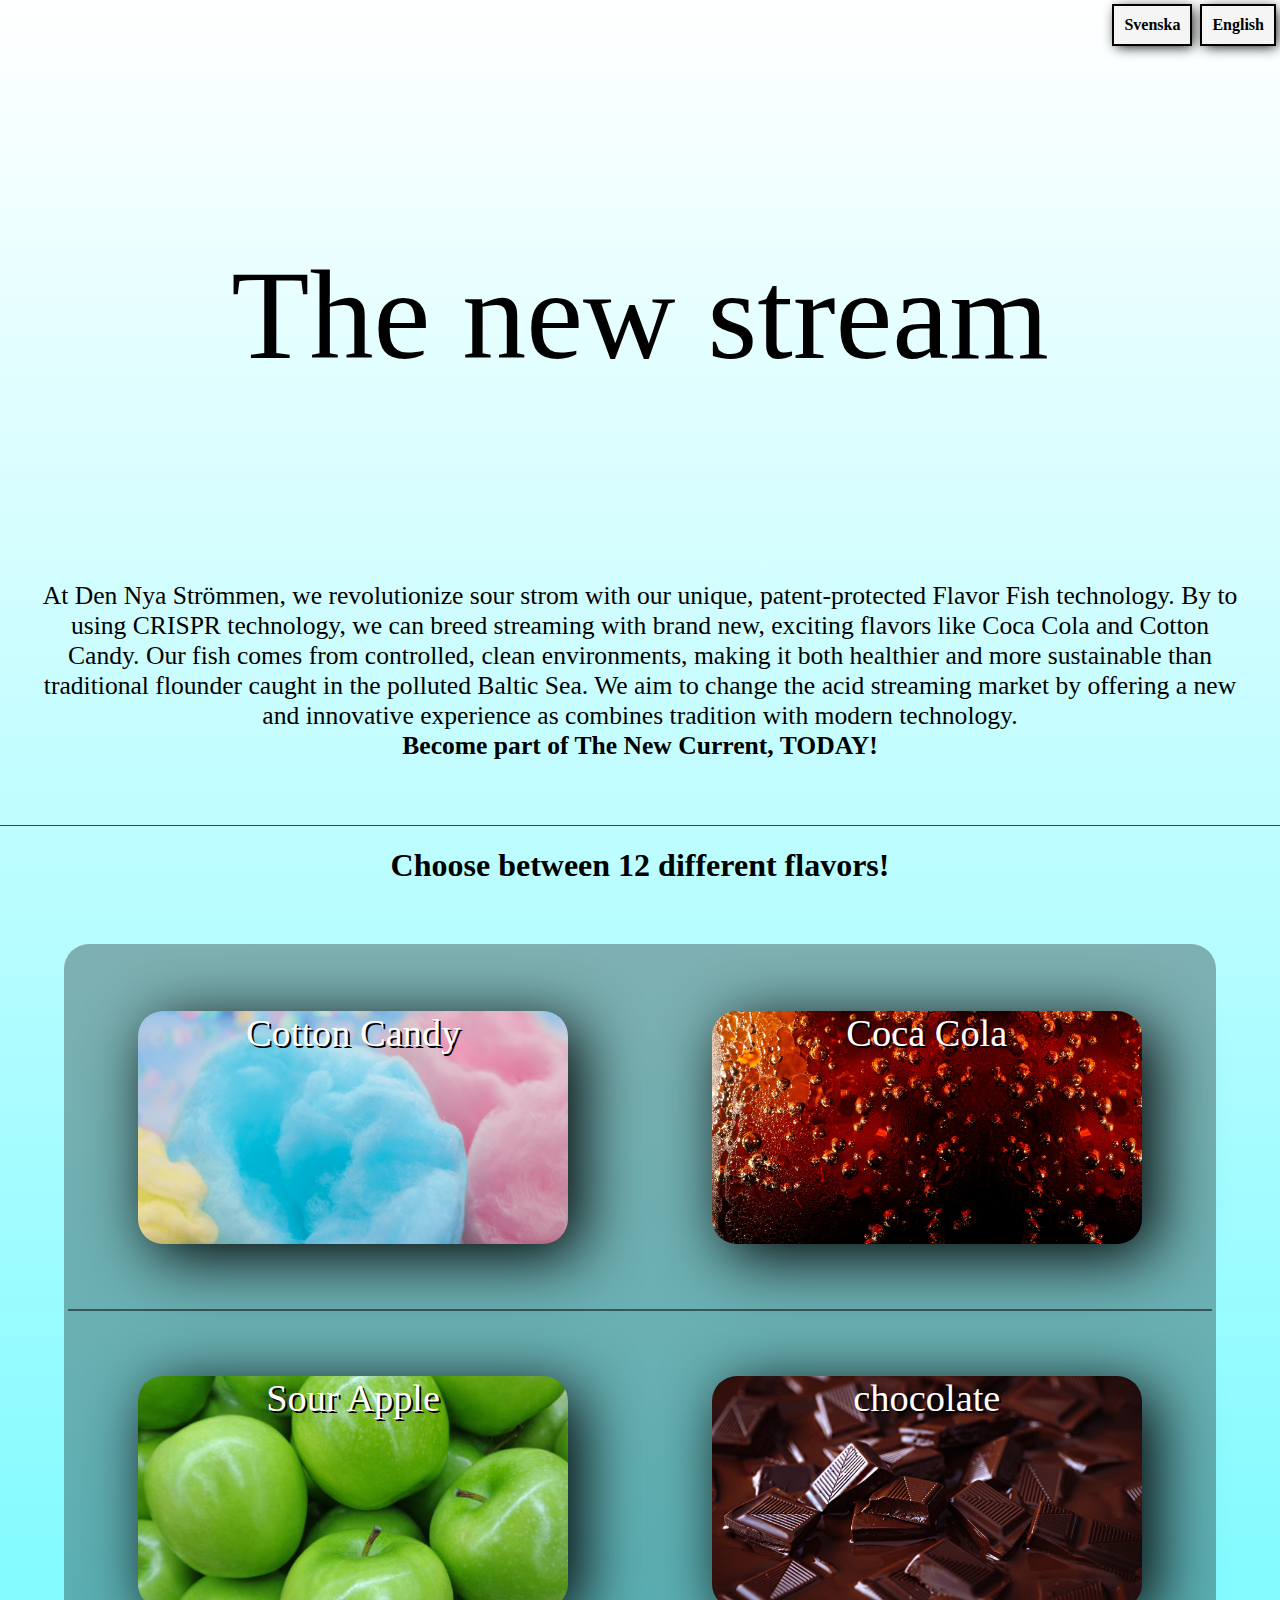
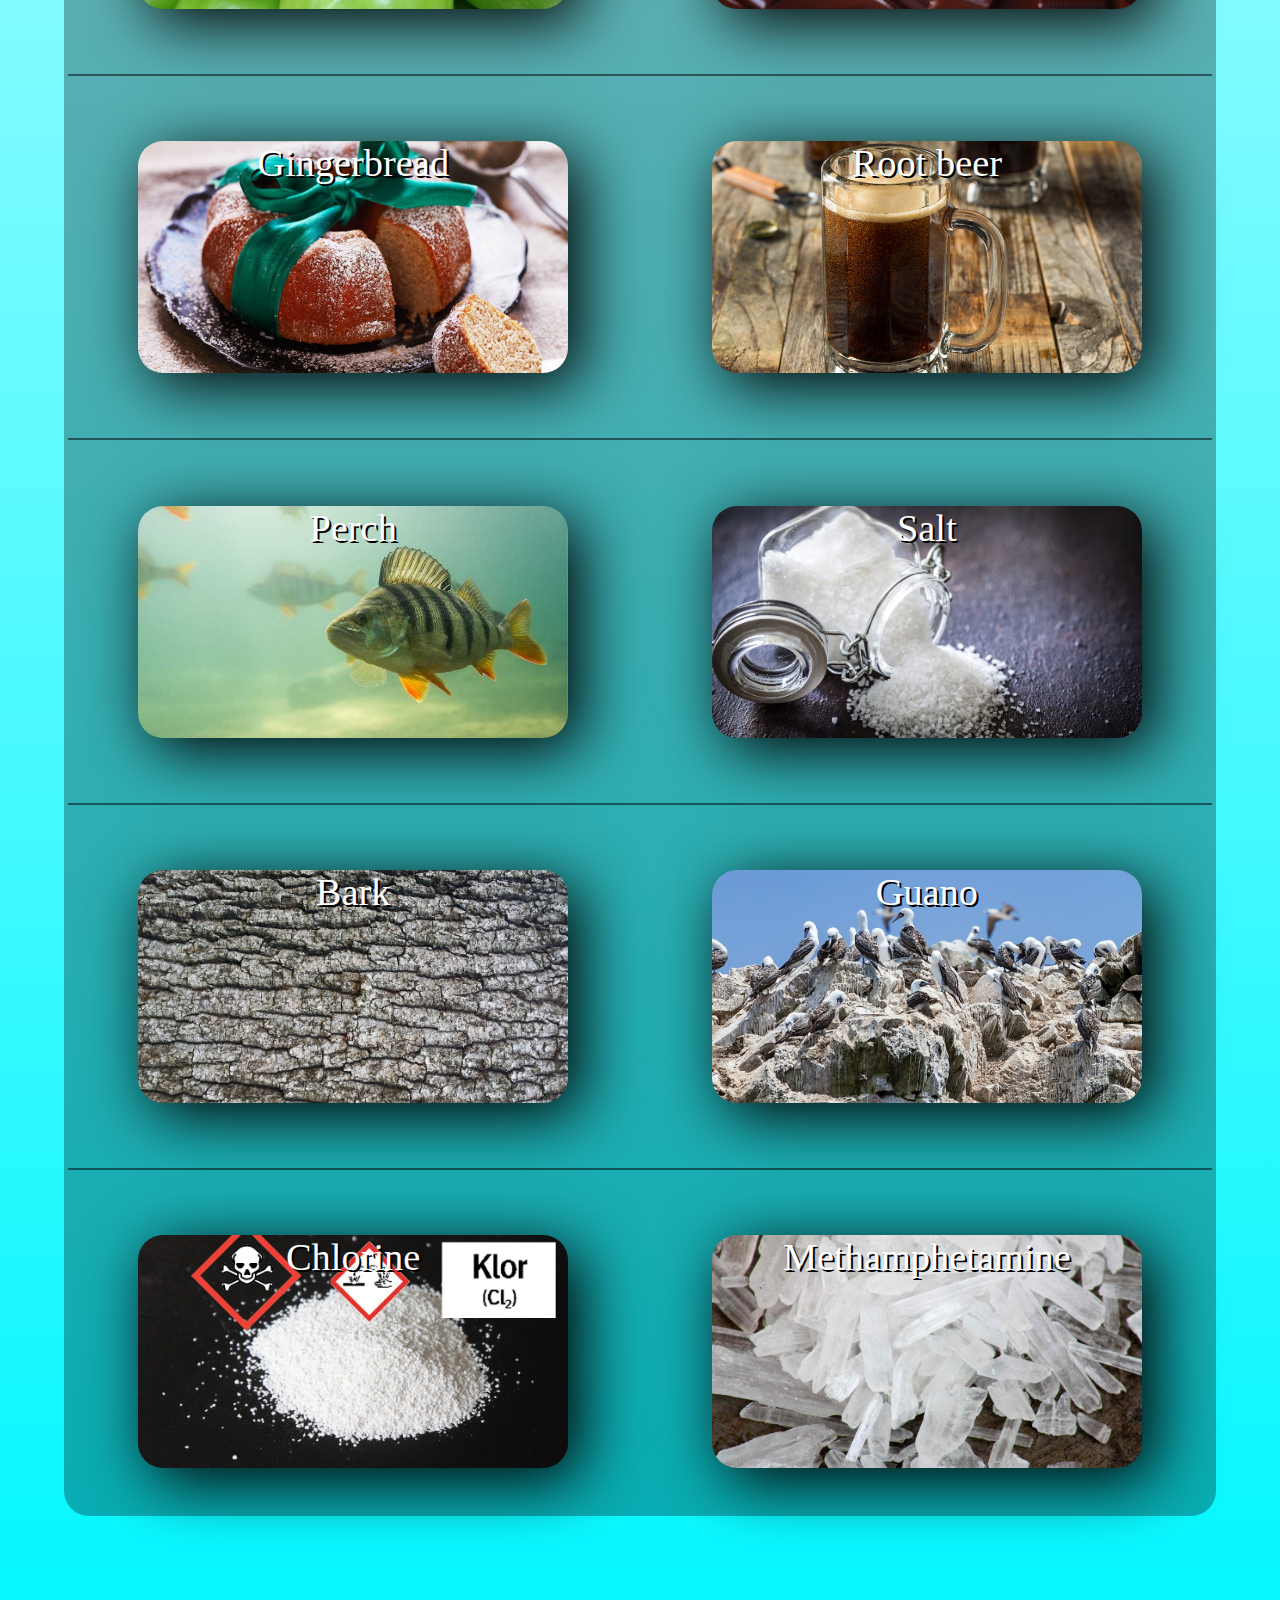
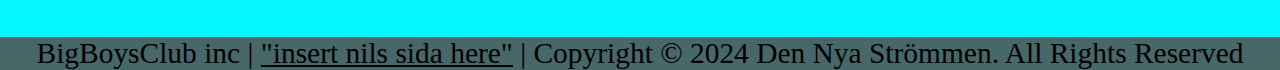
==== english.html @ b02f88a4 "brom" ====
<!DOCTYPE html>
<html lang="sv">


<head>

    <title>The New Current | Surströmming In A New Way!</title>
    <meta charset="UTF-8">
    <meta name="viewport" content="width=device-width, initial-scale=1.0">
    <meta name="description"
        content="Upptäck Den Nya Strömmen, en innovativ approach till surströmming med unika smaker som Coca Cola och Cotton Candy, skapade genom avancerad CRISPR-teknologi. Hållbar, hälsosam och framtidens surströmming.">
    <link rel="stylesheet" href="css.css">
    <meta property="og:title" content="Den  Nya Strömmen">
    <meta property="og:description"
        content="Vi säljer 12 olika smaker av surströmming! Cotton-Candy, Coca-Cola, Surt-äpple, Chocklad, Pepparkaka, Root-beer, Abborre, Salt, Bark, Guano och Metamfetamin">
    <meta property="og:image" content="https://jonahandersson.tech/wp-content/uploads/azuredns-2.png">
    <meta property="og:url" content="https://wezams.github.io/NyaStrommen/">
    <meta property="og:type" content="Skolprojekt">
    <link rel="icon" href="imges/den-nya-strömmen-logga.png" type="image/x-icon">
    <script>

        window.onload = function () {
            const candy = document.getElementById("cottonCandy");
            candy.addEventListener("click", () => {
                openPopup("Cotton Candy flavor", "A sweet and playful flavor where the softness of cotton candy meets our classic sour stroming.", "imges/Cotton-Candy.jpg", "imges/Sill~Herring.png");
            });

            const cola = document.getElementById("cocaCola");
            cola.addEventListener("click", () => {
                openPopup("Coca Cola flavor", "The caramel tones of the iconic drink raise the acid flow to a whole new level.", "imges/Coca-Cola.jpg", "imges/Sill~Herring.png");
            });

            const klor = document.getElementById("Klor");
            klor.addEventListener("click", () => {
                openPopup("Chlorine flavor", "A distinct and sharp flavor profile that gives a fresh feeling and an unusual depth to our classic sour strömming.", "imges/Klor~Chlorine.jpg", "imges/Sill~Herring.png");
            });

            const Surtapple = document.getElementById("Surt-äpple");
            Surtapple.addEventListener("click", () => {
                openPopup("Sour apple taste", "A fresh and sour twist that balances perfectly with the character of the fermented stream.", "imges/Sura-Äpplen~Sour_Apples", "imges/Sill~Herring.png");
            });

            const Chocklad = document.getElementById("Chocklad");
            Chocklad.addEventListener("click", () => {
                openPopup("Chocolate flavor", "Rich cocoa meets the salty intensity in a surprising combination of flavors.", "imges/Choklad~Chocolate.jpg", "imges/Sill~Herring.png");
            });

            const Pepparkaka = document.getElementById("Pepparkaka");
            Pepparkaka.addEventListener("click", () => {
                openPopup("Gingerbread flavor", "Spicy heat from gingerbread gives our sour stromming an unexpectedly festive touch.", "imges/Pepparkaka~Gingerbread.jpg", "imges/Sill~Herring.png");
            });

            const Rootbeer = document.getElementById("Root-beer");
            Rootbeer.addEventListener("click", () => {
                openPopup("Root beer flavor", "The spicy and herbal notes of root beer create a taste that really stands out.", "imges/Root_Beer.jpg", "imges/Sill~Herring.png");
            });

            const Abborre = document.getElementById("Abborre");
            Abborre.addEventListener("click", () => {
                openPopup("Perch flavor", "A tribute to our Swedish waters, where the taste of perch meets the strength of fermentation.", "imges/underwater.webp", "imges/Perch.png");
            });

            const Salt = document.getElementById("Salt");
            Salt.addEventListener("click", () => {
                openPopup("Salt flavor", "A clean and classic variant where saltiness is the focus for a clear flavor profile.", "imges/Salt.jpg", "imges/Sill~Herring.png");
            });

            const Bark = document.getElementById("Bark");
            Bark.addEventListener("click", () => {
                openPopup("Bark flavor", "An earthy and robust taste, inspired by the simplicity and power of nature.", "imges/Träd-Bark~Tree-Bark.jpg", "imges/Sill~Herring.png");
            });

            const Guano = document.getElementById("Guano");
            Guano.addEventListener("click", () => {
                openPopup("Guano flavor", "A daring and unusual flavor for the most adventurous - fermentation with an earthy twist.", "imges/Guano.jpg", "imges/Sill~Herring.png");
            });

            const Meth = document.getElementById("Metamfetamin");
            Meth.addEventListener("click", () => {
                openDialog();
            });

            const popupClose = document.getElementById("popup-close-button");
            popupClose.addEventListener("click", () => {
                closePopup();
            })
        };



        // Lock scrolling on the main page
        function lockBodyScroll() {
            document.body.style.overflow = 'hidden';
        }

        // Unlock scrolling on the main page
        function unlockBodyScroll() {
            document.body.style.overflow = '';
        }

        function openPopup(title, description, image, fish) {
            lockBodyScroll();
            const popupParent = document.getElementById("modal");
            popupParent.style.display = "flex";

            const popup = document.getElementById("modal-content");

            const titleElement = document.getElementById("popup-title");
            const descriptionElement = document.getElementById("popup-description");
            const imgElement = document.getElementById("image-holder")
            const fishElement = document.getElementById("Herring-image")

            titleElement.innerText = title;
            descriptionElement.innerText = description;
            imgElement.style.backgroundImage = `url('${image}')`;
            fishElement.style.backgroundImage = `url('${fish}')`;
        }

        function closePopup() {
            unlockBodyScroll();
            const popupParent = document.getElementById("modal");
            popupParent.style.display = "none";
        }

        function openDialog() {
            const dialog = document.getElementById("myDialog"); // Reference dialog element
            const timerElement = document.getElementById("timer"); // Reference timer element
            document.body.style.overflow = 'hidden';

            dialog.showModal(); // Open dialog
            startCountdown(5 * 60, timerElement); // Start countdown
        }

        function startCountdown(seconds, timerElement) {
            let remainingTime = seconds;

            const timerInterval = setInterval(() => {
                const minutes = Math.floor(remainingTime / 60);
                const seconds = remainingTime % 60;

                // Update timer display
                timerElement.textContent = `${minutes}:${seconds.toString().padStart(2, '0')}`;

                remainingTime--;

                if (remainingTime < 0) {
                    clearInterval(timerInterval); // Stop the timer when time's up
                    timerElement.textContent = "Time's up!";
                }
            }, 1000); // Update every second
        }


    </script>
</head>

<body>

    <div id="test">Buyed!</div>

    <div class="container">
        <a id="svenska" class="språk" href="index.html">Svenska</a>
        <a id="engelska" class="språk" href="english.html">English</a>
    </div>

    <main>
        <header id="NyaStrömmen">The new stream</header>
        <p class="summary" id="textRuta">
            At Den Nya Strömmen, we revolutionize sour strom with our unique, patent-protected Flavor Fish technology. By
            to
            using CRISPR technology, we can breed streaming with brand new, exciting flavors like Coca Cola and Cotton
            Candy.

            Our fish comes from controlled, clean environments, making it both healthier and more sustainable than
            traditional flounder caught in the polluted Baltic Sea.

            We aim to change the acid streaming market by offering a new and innovative experience
            as
            combines tradition with modern technology. <br> <span> Become part of The New Current, TODAY!</span>
        </p>
    </main>

    <div id="Text-devider"></div>

    <h1 id="smaker">Choose between 12 different flavors!</h1>


    <div class="wrapper">

        <div id="Background-contrast">

            <div class="Flavour-divider-holder"></div>
            <div class="holder"></div>
            <div class="Flavour-divider-holder zero-width"></div>
            <div class="holder"></div>
            <div class="Flavour-divider-holder"></div>
            <div class="holder"></div>
            <div class="Flavour-divider-holder zero-width"></div>
            <div class="holder"></div>
            <div class="Flavour-divider-holder"></div>
            <div class="holder"></div>
            <div class="Flavour-divider-holder zero-width"></div>
            <div class="holder"></div>
            <div class="Flavour-divider-holder"></div>
            <div class="holder"></div>
            <div class="Flavour-divider-holder zero-width"></div>
            <div class="holder"></div>
            <div class="Flavour-divider-holder"></div>
            <div class="holder"></div>
            <div class="Flavour-divider-holder zero-width"></div>
            <div class="holder"></div>
            <div class="Flavour-divider-holder"></div>
            <div class="holder"></div>
            <div class="Flavour-divider-holder zero-width"></div>
            <div class="holder"></div>
            <div class="Flavour-divider-holder"></div>

        </div>
        <div class="Flavour-divider-holder">
            <div class="Flavour-divider hidden"></div>
        </div>
        <div class="holder right">
            <div class="Flavour" id="cottonCandy"><img src="imges/Cotton-Candy.jpg" width="0" height="0"
                    title="This is Surströmming with the flavour of Cotton Candy" alt="Cotton Candy smak"
                    referrerpolicy="no-referrer">Cotton Candy</div>
        </div>
        <div class="Flavour-divider-holder zero-width">
            <div class="Flavour-divider"></div>
        </div>
        <div class="holder left">
            <div class="Flavour" id="cocaCola"><img src="imges/Coca-Cola.jpg" width="0" height="0"
                    title="This is Surströmming with the flavour of Coca Cola" alt="Coca Cola smak"
                    referrerpolicy="no-referrer">Coca Cola</div>
        </div>
        <div class="Flavour-divider-holder">
            <div class="Flavour-divider"></div>
        </div>
        <div class="holder right">
            <div class="Flavour" id="Surt-äpple"><img src="imges/Sura-Äpplen~Sour_Apples" width="0" height="0"
                    title="This is Surströmming with the flavour of Sour Apple" alt="Surt Äpple smak"
                    referrerpolicy="no-referrer">Sour Apple</div>
        </div>
        <div class="Flavour-divider-holder zero-width">
            <div class="Flavour-divider"></div>
        </div>
        <div class="holder left">
            <div class="Flavour" id="Chocklad"><img src="imges/Choklad~Chocolate.jpg" width="0" height="0"
                    title="This is Surströmming with the flavour of Chocolate" alt="Chocklad smak"
                    referrerpolicy="no-referrer">chocolate</div>
        </div>
        <div class="Flavour-divider-holder">
            <div class="Flavour-divider"></div>
        </div>
        <div class="holder right">
            <div class="Flavour" id="Pepparkaka"><img src="imges/Pepparkaka~Gingerbread.jpg" width="0" height="0"
                    title="This is Surströmming with the flavour of Gingerbread" alt="Pepparkaka smak"
                    referrerpolicy="no-referrer">Gingerbread</div>
        </div>
        <div class="Flavour-divider-holder zero-width">
            <div class="Flavour-divider"></div>
        </div>
        <div class="holder left">
            <div class="Flavour" id="Root-beer"><img src="imges/Root_Beer.jpg" width="0" height="0"
                    title="This is Surströmming with the flavour of Root Beer" alt="Root Beer smak"
                    referrerpolicy="no-referrer">Root beer</div>
        </div>
        <div class="Flavour-divider-holder">
            <div class="Flavour-divider"></div>
        </div>
        <div class="holder right">
            <div class="Flavour" id="Abborre"><img src="imges/Abborre~Perch.jpg" width="0" height="0"
                    title="This is Surströmming with the flavour of Perch" alt="Abborre smak"
                    referrerpolicy="no-referrer">Perch</div>
        </div>
        <div class="Flavour-divider-holder zero-width">
            <div class="Flavour-divider"></div>
        </div>
        <div class="holder left">
            <div class="Flavour" id="Salt"><img src="imges/Salt.jpg" width="0" height="0"
                    title="This is Surströmming with the flavour of Salt" alt="Salt smak"
                    referrerpolicy="no-referrer">Salt</div>
        </div>
        <div class="Flavour-divider-holder">
            <div class="Flavour-divider"></div>
        </div>
        <div class="holder right">
            <div class="Flavour" id="Bark"><img src="imges/Träd-Bark~Tree-Bark.jpg" width="0" height="0"
                    title="This is Surströmming with the flavour of Bark" alt="Bark smak"
                    referrerpolicy="no-referrer">Bark</div>
        </div>
        <div class="Flavour-divider-holder zero-width">
            <div class="Flavour-divider"></div>
        </div>
        <div class="holder left">
            <div class="Flavour" id="Guano"><img src="imges/Guano.jpg" width="0" height="0"
                    title="This is Surströmming with the flavour of Guano" alt="Guano smak"
                    referrerpolicy="no-referrer">Guano</div>
        </div>
        <div class="Flavour-divider-holder">
            <div class="Flavour-divider"></div>
        </div>
        <div class="holder right">
            <div class="Flavour" id="Klor"><img src="imges/Klor~Chlorine.jpg" width="0" height="0"
                    title="This is Surströmming with the flavour of Chlorine" alt="Klor smak"
                    referrerpolicy="no-referrer">Chlorine</div>
        </div>
        <div class="Flavour-divider-holder zero-width">
            <div class="Flavour-divider"></div>
        </div>
        <div class="holder left">
            <div class="Flavour" id="Metamfetamin"><img src="imges/Metamfetamin~Methamphetamine.jpg" width="0"
                    height="0" title="This is Surströmming with the flavour of Methamphetamine" alt="Metamfetamin smak"
                    referrerpolicy="no-referrer">Methamphetamine</div>
        </div>
        <div class="Flavour-divider-holder">
            <div class="Flavour-divider hidden"></div>
        </div>

    </div>




    <div id="modal">
        <div id="modal-content">
            <div id="modal-header">
                <h1 id="popup-title">Title</h1>
                <button id="popup-close-button">X</button>
            </div>

            <p id="popup-description">Description</p>

            <div id="image-holder">
                <div id="Herring-image"></div>
            </div>


            <!-- Buy Button -->
            <button id="buy-button">🛒 Buy Now</button>

            <div class="longboi"></div>

            <div id="nowrap">
                <input type="text" id="user-input" placeholder="Write a comment...">
                <button id="publish-button" type="button">Publish</button>

            </div>

            <div id="comment-count">Kommentarer (999)</div>

            <!-- Section for comments to be displayed -->
            <div id="comments-section">
                <div class="profile-picture" id="profile1"></div>
                <div class="name" id="name1">Brittish lad</div>
                <div class="comment" id="comment1">Jag har köpt 10 burkar!</div>
                <div class="profile-picture" id="profile2"></div>
                <div class="name" id="name2">Daniel Andersson</div>
                <div class="comment" id="comment2">Min favoritsmak!</div>
                <div class="profile-picture" id="profile3"></div>
                <div class="name" id="name3">Crazy woman</div>
                <div class="comment" id="comment3">Jag har 4 kroppar i min källare</div>
            </div>
        </div>
    </div>

    <dialog id="myDialog">
        <p>The cops have been notified of your location</p>
        <div id="timer">5:00</div>
    </dialog>

    <footer>BigBoysClub inc | <a href="https://www.w3schools.com">"insert nils sida here"</a> | Copyright © 2024 Den Nya
        Strömmen. All Rights Reserved</footer>


    <script>

        document.addEventListener('DOMContentLoaded', function () {
            let imgcount = 0;
            const userInput = document.getElementById('user-input');
            const publishButton = document.getElementById('publish-button');
            const commentCount = document.getElementById('comment-count');
            const popupParent = document.getElementById('modal');
            const popupCloseButton = document.getElementById('popup-close-button');
            let currentCount = 999; // Initialize with the starting count from the text

            function updateCommentCount() {
                currentCount += 1;
                commentCount.textContent = `Kommentarer (${currentCount})`;
            }

            function publishComment() {
                const inputText = userInput.value.trim();
                if (inputText !== "") {
                    const comment1 = document.getElementById('comment1');
                    const comment2 = document.getElementById('comment2');
                    const comment3 = document.getElementById('comment3');
                    const name1 = document.getElementById('name1');
                    const name2 = document.getElementById('name2');
                    const name3 = document.getElementById('name3');
                    const picture1 = document.getElementById('profile1');
                    const picture2 = document.getElementById('profile2');
                    const picture3 = document.getElementById('profile3');

                    imgcount += 1;

                    if (imgcount == 1) {

                        picture1.style.backgroundImage = "url('imges/no-user.jpg')";
                        picture2.style.backgroundImage = "url('imges/brittish-lad')";
                        picture3.style.backgroundImage = "url('imges/daniel-andersson.jpg')";

                    }

                    if (imgcount == 2) {

                        picture2.style.backgroundImage = "url('imges/no-user.jpg')";
                        picture3.style.backgroundImage = "url('imges/brittish-lad')";

                    }

                    if (imgcount == 3) {

                        picture3.style.backgroundImage = "url('imges/no-user.jpg')";

                    }

                    name3.textContent = name2.textContent;
                    name2.textContent = name1.textContent;
                    name1.textContent = "user361";
                    comment3.textContent = comment2.textContent;
                    comment2.textContent = comment1.textContent;
                    comment1.textContent = inputText;

                    userInput.value = '';

                    updateCommentCount();
                }
            }

            publishButton.addEventListener('click', publishComment);

            userInput.addEventListener('keypress', function (event) {
                if (event.key === 'Enter') {
                    publishComment();
                    event.preventDefault();
                }
            });
        });

        const box = document.querySelector('#test');
        const button = document.querySelector('#buy-button');

        button.addEventListener('click', async () => {
            box.style.visibility = "visible";
            // Remove the animation class if it exists to restart the animation
            box.classList.remove('animate');
            void box.offsetWidth; // Trigger reflow to restart the animation
            box.classList.add('animate');

            setTimeout(function () {
                box.style.visibility = "hidden";
            }, 4000);
        });
    </script>
</body>

</html>
---- css.css ----
* {
    box-sizing: border-box; 
}

body {

    margin: 0px;
    background: linear-gradient(to bottom, #ffffff, #00f7ff);

}

.container {

    display: flex;
    justify-content: flex-end; 

}

.språk {
    margin: 6px;
    background-color: whitesmoke;
    box-shadow: 0.2vw 0.2vw 1vw black;
    padding: 10px;
    width: fit-content;
    align-self: center;
    font-weight: bold;
    transition: background-color 0.2s, box-shadow 0.2s;
    cursor: pointer;
    text-decoration: none; /* Removes underline */
    outline: 2px solid black; /* Adds a black outline */
}


.språk:hover {

    background-color: #f0f0f0; 
    transform: scale(1.05); 
    box-shadow: 0.3vw 0.3vw 1.2vw gray; 
    animation: rotate 2s infinite cubic-bezier(0,.5,.5,1);

}

.språk:active {

    background-color: #e0e0e0; 
    transform: scale(0.95); 
    box-shadow: 0.1vw 0.1vw 0.8vw black; 

}


header {

    font-size: 10vw;
    margin-top: 15%;
    margin-bottom: 15%;
    text-align: center;

}

.summary {

    padding-left: 3vw;
    padding-right: 3vw;
    font-size: 2vw;
    text-align: center;

}

span {

    font-weight: bold;

}

#Text-devider {

    background-color: darkslategray;
    height: 1px;
    margin-top: 5%;

}

h1 {

    text-align: center;

}

.wrapper {

    display: flex;
    justify-content: center;
    padding: 3%;
    width: 100%;
    flex-wrap: wrap;

}

#Background-contrast {

    display: flex;
    flex-wrap: wrap;
    position: absolute;
    width: 90%;
    background-color: #000000;
    opacity: 30%;
    border-radius: 25px;

}

.holder {

    display: flex;
    width: 42vw;
    height: 22.7vw;
    place-items: center;
    justify-content: center;
    margin-top: 3%;
    margin-bottom: 3%;

}

.right {

    margin-left: 3%;
    margin-right: 1.5%;

}

.left {

    margin-left: 1.5%;
    margin-right: 3%;

}

.Flavour {

    font-size: 3vw;
    text-align: center;
    background-color: blueviolet;
    width: 80%;
    height: 80%;
    box-shadow: 1vw 1vw 5vw black;
    transition: all;
    transition-duration: 1000ms;
    border-radius: 25px;
    background-size: cover;
    background-position: center;
    z-index: 100;
    cursor: pointer;
    color: white;
    text-shadow: 2px 2px #000000;

}

.Flavour:hover {

    width: 100%;
    height: 100%;
    font-size: 4vw;

}

.Flavour-divider-holder {

    display: flex;
    justify-content: center;
    width: 95%;
    height: 2px;
    opacity: 50%;

}

.Flavour-divider {

    height: 100%;
    width: 100%;
    background-color: #000000;

}

/* Images for the flavours */

#cottonCandy {
    background-image: url('imges/Cotton-Candy.jpg');
}

#cocaCola {
    background-image: url('imges/Coca-Cola.jpg');
}

#Klor {
    background-image: url('imges/Klor~Chlorine.jpg');
}

#Surt-äpple {

    background-image: url('imges/Sura-Äpplen~Sour_Apples');

}

#Chocklad {

    background-image: url('imges/Choklad~Chocolate.jpg');

}

#Pepparkaka {

    background-image: url('imges/Pepparkaka~Gingerbread.jpg');

}

#Root-beer {

    background-image: url('imges/Root_Beer.jpg');

}

#Abborre {

    background-image: url('imges/Abborre~Perch.jpg');

}

#Salt {

    background-image: url('imges/Salt.jpg');

}

#Bark {

    background-image: url('imges/Träd-Bark~Tree-Bark.jpg');

}

#Guano {

    background-image: url('imges/Guano.jpg');

}

#Metamfetamin {

    background-image: url('imges/Metamfetamin~Methamphetamine.jpg');
    cursor: not-allowed;
}



footer {

    background-color: rgba(83, 82, 82, 0.87);
    font-size: 100vw;
    width: 100%;
    text-align: center;
    font-size: 2.3vw;
    margin-top: 5%;

}

/* This is the popup */

#modal {

    display: none;
    position: fixed;
    place-items: end;
    justify-content: center;
    z-index: 1000;
    left: 0;
    top: 0;
    width: 100vw;
    height: 100vh;
    overflow: auto;
    background-color: rgba(0, 0, 0, 0.4);

}

#modal-content {

    background-color: #fefefe;
    padding: 20px;
    border: 1px solid #888;
    width: 80%;
    height: 85%;
    animation-name: animatetop;
    animation-duration: 0.4s;
    overflow-y: auto;

}

@keyframes animatetop {

    from {
        top: -300px;
        opacity: 0
    }

    to {
        top: 0;
        opacity: 1
    }

}

#popup-description{

    font-size: 20px;

}

#popup-close-button {

    height: 20px;
    width: 20px;
    display: flex;
    justify-content: center;

}

#modal-header {

    display: flex;
    justify-content: space-between;

}

#image-holder {

    width: 100%;
    height: 50%;
    display: flex;
    justify-content: center;
    background-image: url('imges/Cotton-Candy.jpg');
    background-size: cover;
    border-radius: 10px;

}

#Herring-image {

    background-image: url('imges/Sill~Herring.png');
    background-repeat: no-repeat;
    width: 80%;
    background-size: cover;
    background-position: center;
    background-size: 100% auto;

}

#buy-button {

    margin-top: 10px;
    padding: 8px 16px;
    background: linear-gradient(to bottom, #4CAF50, #388E3C);
    color: white;
    border: none;
    border-radius: 0px;
    font-size: 18px;
    transition: all 0.3s ease;
    box-shadow: 0 4px 6px rgba(0, 0, 0, 100);

}

#buy-button:hover {

    background: linear-gradient(to bottom, #54c258, #42a847);
    cursor: pointer;
    transform: scale(1.05);

}

#buy-button:active{

    background: linear-gradient(to bottom, #3d8f41, #2b6e2e);
    cursor: crosshair;
    transform: scale(0.95);

}

#nowrap{

    display: flex;
    flex-wrap: nowrap;

}

#user-input {

    width: 100%;
    margin-top: 10px;
    padding: 8px;
    font-size: 14px;
    height: 27px;
    margin-right: 10px;

}

#publish-button{

    height: 27px;

}

#comment-count {

    font-size: 200%;

}

#comments-section{

    display: flex;
    flex-wrap: wrap;

}

.name{

    font-size: 15px;
    margin-left: 10px;

}

.profile-picture{

    width: 40px;
    height: 40px;
    border-radius: 30px;
    background-color: #000000;
    margin-bottom: 10px;
    padding-top: 10px;

}

#profile1{

    background-image: url('imges/brittish-lad');

}

#profile2{

    background-image: url('imges/daniel-andersson.jpg');

}

#profile3{

    background-image: url('imges/crazy-woman');

}

.comment {

    display: flex;
    align-items: flex-start;
    margin-bottom: 10px;
    font-size: 20px;
    background-color: #00000025;
    width: 100%;
    padding-bottom: 20px;
    padding-left: 5px;
    padding-top: 5px;
    border-radius: 5px;

}

/* Cops are comming */

dialog {

    border: 1px solid #ccc;
    border-radius: 5px;
    padding: 20px;
    box-shadow: 0 4px 8px rgba(0, 0, 0, 0.2);
    width: 300px;
    text-align: center;

  }

dialog::backdrop {

    background: rgba(0, 0, 0, 0.5);

}

#timer {

    font-size: 20px;
    font-weight: bold;
    margin-top: 10px;

  }

#test{

    position: fixed;
    top: 50vh;
    left: 50vw;
    width: 200px;
    height: 80px;
    border-radius: 10px;
    background: green;
    transform: translate(-50%, -50%);
    z-index: 100000000000;
    text-align: center;
    font-weight: bolder;
    font-size: 60px;
    visibility: hidden;
    color: #ccc;
    box-shadow: 0 4px 6px rgba(0, 0, 0, 100);
}

.animate {
    animation: upGrowDown 4s ease-in-out;
}

@keyframes upGrowDown {
    0% {
        transform: translateY(100vh) scale(1); 
        animation-timing-function: ease-in; 
    }
    35% {
        transform: translateY(0) scale(1); 
        animation-timing-function: ease-out; 
    }
                50% {
        transform: translateY(0) scale(1.5); 
        animation-timing-function: ease-out; 
    }
    65% {
        transform: translateY(0) scale(1); 
    }
    100% {
        transform: translateY(100vh) scale(1); 
        animation-timing-function: ease-in; 
    }
}
    /* Makes links green */

a:link{

    color: #000000;

}

a:visited{

    color: #000000;

}

.zero-width{

    width: 0;

}

/* Turns anything invisable */

.hidden {

    opacity: 0%;

}

@media screen and (max-width: 768px) {

    .zero-width{

        width: 95%;

    }   

    .holder{

        width: 80vw;
        height: 43.2vw;

    }

    .Flavour{

        font-size: 5.7vw;

    }

    .Flavour:hover {

        width: 100%;
        height: 100%;
        font-size: 7.6vw;
    
    }

    #modal-content {

        width: 100%;

    }

    #textRuta{

        display: none;

    }

    footer{

        font-size: 20px;

    }

}
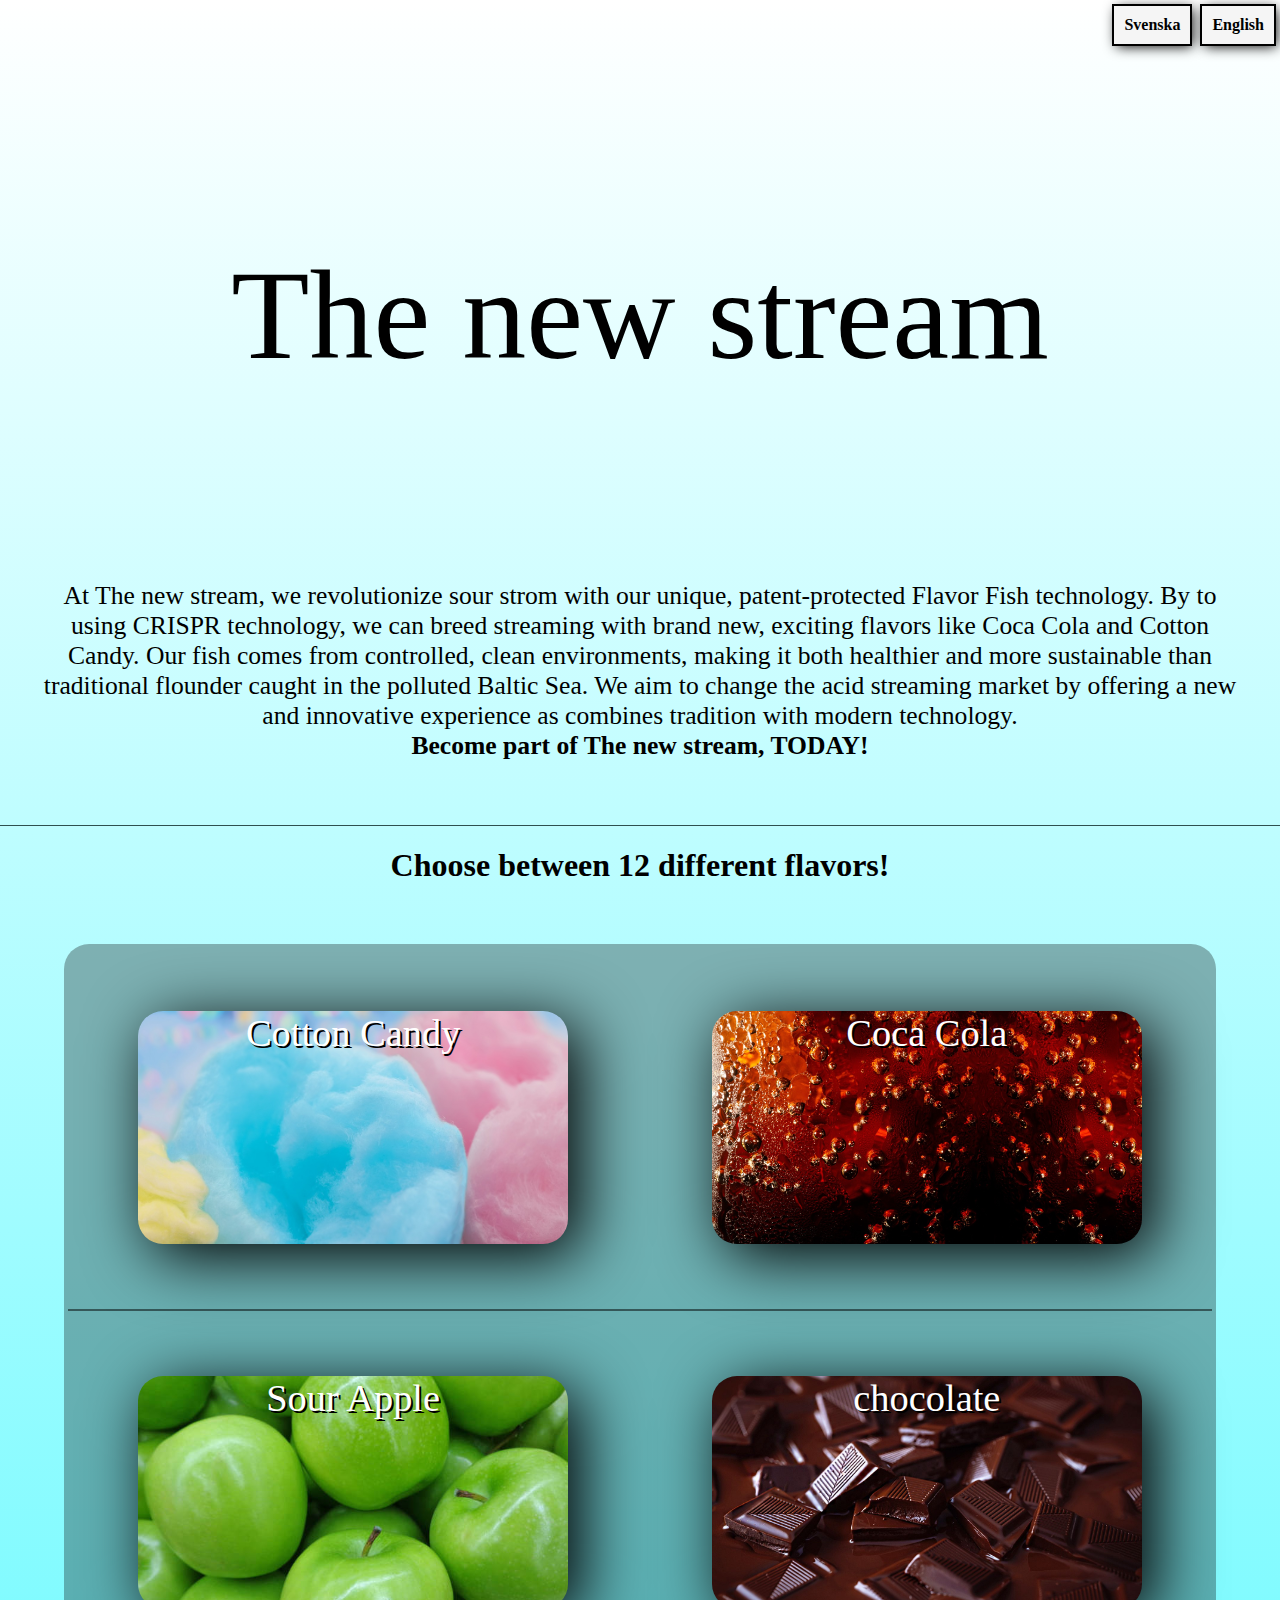
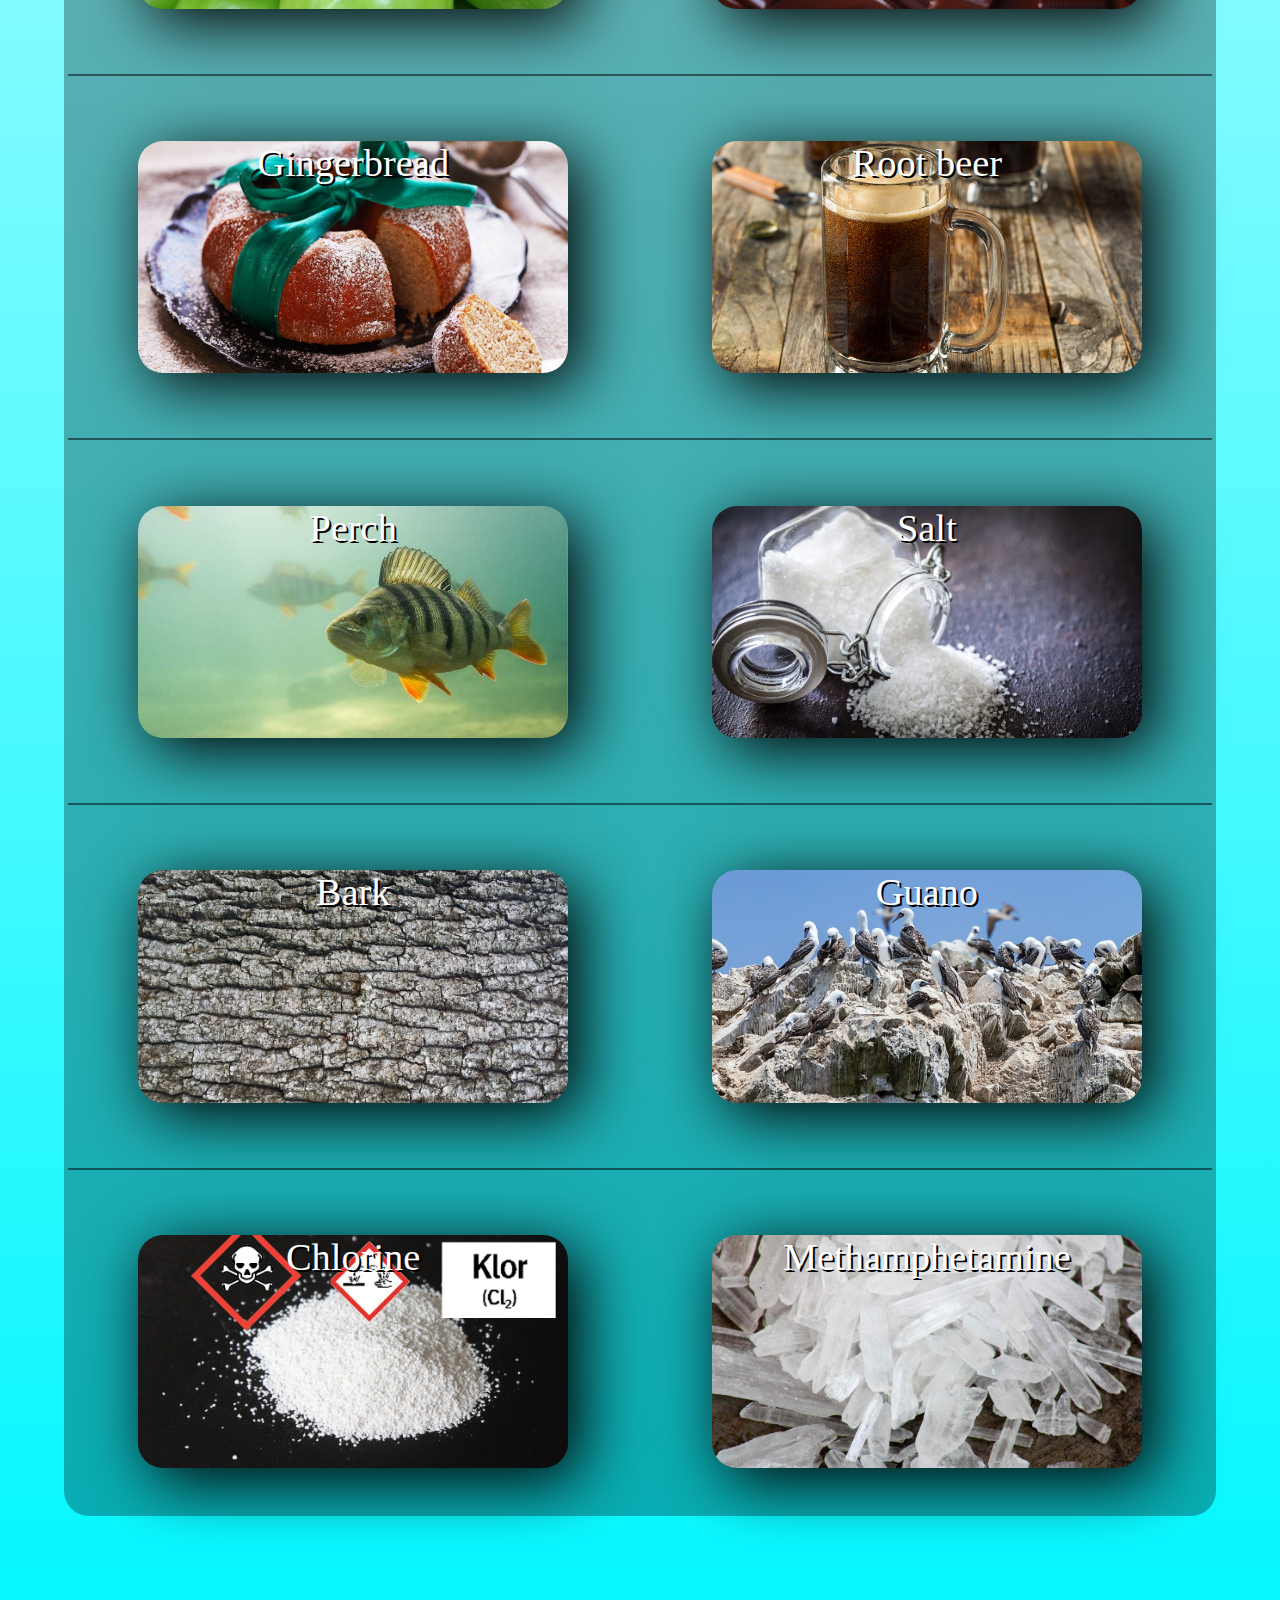
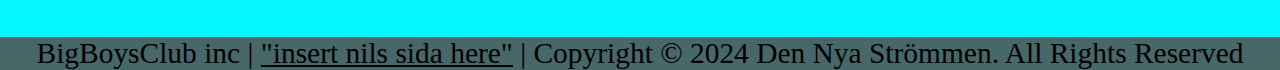
==== commit fdf9d11c: "kkkk" ====
--- a/english.html
+++ b/english.html
@@ -166,7 +166,7 @@
     <main>
         <header id="NyaStrömmen">The new stream</header>
         <p class="summary" id="textRuta">
-            At Den Nya Strömmen, we revolutionize sour strom with our unique, patent-protected Flavor Fish technology. By
+            At The new stream, we revolutionize sour strom with our unique, patent-protected Flavor Fish technology. By
             to
             using CRISPR technology, we can breed streaming with brand new, exciting flavors like Coca Cola and Cotton
             Candy.
@@ -176,7 +176,7 @@
 
             We aim to change the acid streaming market by offering a new and innovative experience
             as
-            combines tradition with modern technology. <br> <span> Become part of The New Current, TODAY!</span>
+            combines tradition with modern technology. <br> <span> Become part of The new stream, TODAY!</span>
         </p>
     </main>
 
@@ -346,19 +346,19 @@
 
             </div>
 
-            <div id="comment-count">Kommentarer (999)</div>
+            <div id="comment-count">Comments (999)</div>
 
             <!-- Section for comments to be displayed -->
             <div id="comments-section">
                 <div class="profile-picture" id="profile1"></div>
                 <div class="name" id="name1">Brittish lad</div>
-                <div class="comment" id="comment1">Jag har köpt 10 burkar!</div>
+                <div class="comment" id="comment1">I've bought 10 cans!</div>
                 <div class="profile-picture" id="profile2"></div>
                 <div class="name" id="name2">Daniel Andersson</div>
-                <div class="comment" id="comment2">Min favoritsmak!</div>
+                <div class="comment" id="comment2">My favorite flavor!</div>
                 <div class="profile-picture" id="profile3"></div>
                 <div class="name" id="name3">Crazy woman</div>
-                <div class="comment" id="comment3">Jag har 4 kroppar i min källare</div>
+                <div class="comment" id="comment3">I have 4 bodies in my basement</div>
             </div>
         </div>
     </div>
